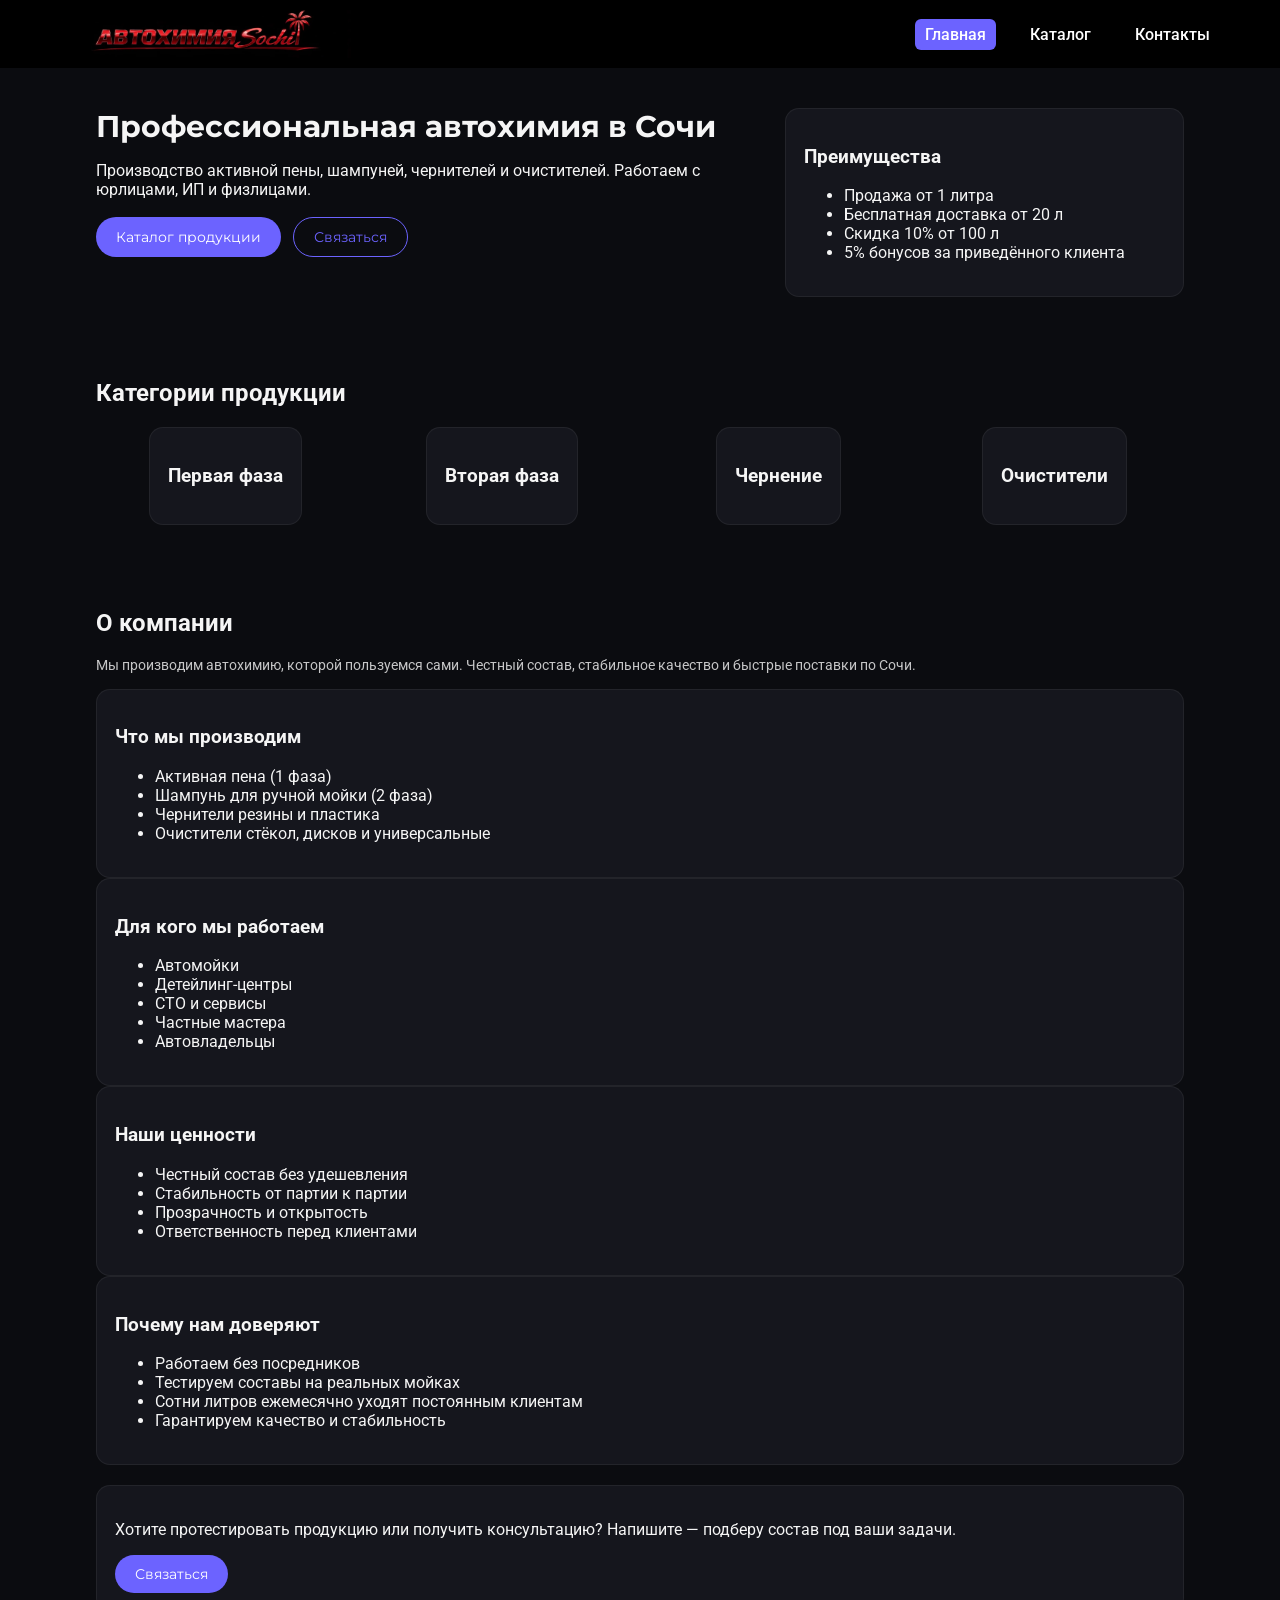
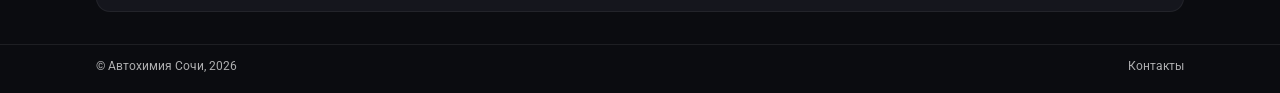
==== index.html @ 671f5a9d "Add files via upload" ====
<!DOCTYPE html>
<html lang="ru">
<head>
  <meta charset="UTF-8">
  <title>Автохимия Сочи — Главная</title>
  <link rel="icon" type="image/png" href="favicon.png">
  <meta name="viewport" content="width=device-width, initial-scale=1">
  <link rel="stylesheet" href="style.css">
</head>
<body>

<header class="site-header">
  <div class="container header-inner">
    <a href="index.html" class="brand">
      <img src="logo.png" alt="АВТОХИМИЯ SOCHI" class="site-logo">
    </a>
    <nav class="nav">
      <a href="index.html" class="active">Главная</a>
      <a href="catalog.html">Каталог</a>
      <a href="contacts.html">Контакты</a>
    </nav>
  </div>
</header>

<!-- HERO -->
<section class="hero">
  <div class="container hero-inner">

    <div class="hero-text">
      <h1>Профессиональная автохимия в Сочи</h1>
      <p>Производство активной пены, шампуней, чернителей и очистителей. Работаем с юрлицами, ИП и физлицами.</p>

      <div class="hero-buttons">
        <a href="catalog.html" class="btn-accent">Каталог продукции</a>
        <a href="contacts.html" class="btn-outline">Связаться</a>
      </div>
    </div>

    <div class="hero-card">
      <h3>Преимущества</h3>
      <ul class="mini-list">
        <li>Продажа от 1 литра</li>
        <li>Бесплатная доставка от 20 л</li>
        <li>Скидка 10% от 100 л</li>
        <li>5% бонусов за приведённого клиента</li>
      </ul>
    </div>

  </div>
</section>

<!-- КАТЕГОРИИ -->
<section class="section">
  <div class="container">
    <h2>Категории продукции</h2>

    <div class="cards-grid cards-grid-center">

      <a href="catalog.html#phase1" class="card card-hover card-center">
        <h3>Первая фаза</h3>
      </a>

      <a href="catalog.html#phase2" class="card card-hover card-center">
        <h3>Вторая фаза</h3>
      </a>

      <a href="catalog.html#black" class="card card-hover card-center">
        <h3>Чернение</h3>
      </a>

      <a href="catalog.html#cleaners" class="card card-hover card-center">
        <h3>Очистители</h3>
      </a>

    </div>
  </div>
</section>

<!-- О КОМПАНИИ -->
<section class="section">
  <div class="container">
    <h2>О компании</h2>
    <p class="section-sub">Мы производим автохимию, которой пользуемся сами. Честный состав, стабильное качество и быстрые поставки по Сочи.</p>

    <div class="about-grid about-grid-2x2">

      <div class="about-block">
        <h3>Что мы производим</h3>
        <ul class="mini-list">
          <li>Активная пена (1 фаза)</li>
          <li>Шампунь для ручной мойки (2 фаза)</li>
          <li>Чернители резины и пластика</li>
          <li>Очистители стёкол, дисков и универсальные</li>
        </ul>
      </div>

      <div class="about-block">
        <h3>Для кого мы работаем</h3>
        <ul class="mini-list">
          <li>Автомойки</li>
          <li>Детейлинг-центры</li>
          <li>СТО и сервисы</li>
          <li>Частные мастера</li>
          <li>Автовладельцы</li>
        </ul>
      </div>

      <div class="about-block">
        <h3>Наши ценности</h3>
        <ul class="mini-list">
          <li>Честный состав без удешевления</li>
          <li>Стабильность от партии к партии</li>
          <li>Прозрачность и открытость</li>
          <li>Ответственность перед клиентами</li>
        </ul>
      </div>

      <div class="about-block">
        <h3>Почему нам доверяют</h3>
        <ul class="mini-list">
          <li>Работаем без посредников</li>
          <li>Тестируем составы на реальных мойках</li>
          <li>Сотни литров ежемесячно уходят постоянным клиентам</li>
          <li>Гарантируем качество и стабильность</li>
        </ul>
      </div>

    </div>

    <div class="section-note">
      <p>Хотите протестировать продукцию или получить консультацию? Напишите — подберу состав под ваши задачи.</p>
      <a href="contacts.html" class="btn-accent">Связаться</a>
    </div>

  </div>
</section>

<footer class="site-footer">
  <div class="container footer-inner">
    <span>© Автохимия Сочи, 2026</span>
    <a href="contacts.html">Контакты</a>
  </div>
</footer>

</body>
</html>
---- style.css ----
@import url('https://fonts.googleapis.com/css2?family=Montserrat:wght@400;500;600&family=Roboto:wght@400;500&display=swap');

*,
*::before,
*::after {
  box-sizing: border-box;
}

body {
  margin: 0;
  font-family: 'Roboto', sans-serif;
  background: #0b0c10;
  color: #f5f5f5;
}

a {
  color: inherit;
  text-decoration: none;
  position: relative;
  z-index: 10;
  pointer-events: auto;
}

button {
  position: relative;
  z-index: 10;
  pointer-events: auto;
  border: none;
  cursor: pointer;
  background: none;
}

.container {
  width: 100%;
  max-width: 1120px;
  margin: 0 auto;
  padding: 0 16px;
}

/* SECTIONS */

.section {
  padding: 32px 0;
}

.section-sub {
  font-size: 14px;
  opacity: 0.8;
  margin-top: 4px;
  margin-bottom: 16px;
}

.section-sub.small {
  font-size: 12px;
  opacity: 0.7;
}

/* HEADER */

.site-header {
  background-color: #000;
  padding: 10px 0;
}

.header-inner {
  display: flex;
  justify-content: space-between;
  align-items: center;
  max-width: 1200px;
  margin: 0 auto;
  padding: 0 20px;
}

.site-logo {
  height: 48px;
  width: auto;
  display: block;
}

.nav a {
  color: #fff;
  text-decoration: none;
  margin-left: 20px;
  font-weight: 500;
  font-size: 16px;
  padding: 6px 10px;
  border-radius: 6px;
  transition: 0.25s;
}

.nav a:hover {
  background: rgba(255,255,255,0.08);
}

.nav a.active {
  background: #6C63FF;
  color: #ffffff;
}

/* HERO */

.hero {
  padding: 40px 0 30px;
}

.hero-inner {
  display: grid;
  grid-template-columns: 2fr 1.2fr;
  gap: 24px;
}

.hero-text h1 {
  font-family: 'Montserrat', sans-serif;
  font-size: 30px;
  margin: 0 0 12px;
}

.hero-buttons {
  margin-top: 18px;
  display: flex;
  gap: 12px;
}

.hero-card {
  padding: 18px;
  border-radius: 14px;
  background: #15161d;
  border: 1px solid rgba(255,255,255,0.06);
}

/* BUTTONS */

.btn-accent {
  background: #6C63FF;
  padding: 10px 20px;
  border-radius: 999px;
  font-family: 'Montserrat', sans-serif;
  font-size: 14px;
  color: #fff;
  transition: 0.25s;
  display: inline-flex;
  align-items: center;
  justify-content: center;
}

.btn-accent:hover {
  background: #5a52e6;
}

.btn-outline {
  border: 1px solid #6C63FF;
  padding: 10px 20px;
  border-radius: 999px;
  font-family: 'Montserrat', sans-serif;
  font-size: 14px;
  color: #6C63FF;
  transition: 0.25s;
  display: inline-flex;
  align-items: center;
  justify-content: center;
}

.btn-outline:hover {
  background: #6C63FF;
  color: #fff;
}

.btn-small {
  padding: 8px 16px;
  font-size: 13px;
}

/* GRID */

.cards-grid {
  display: grid;
  grid-template-columns: repeat(4, 1fr);
  gap: 18px;
  margin-top: 20px;
  justify-items: center;
}

.cards-grid-center {
  text-align: center;
}

/* CARD */

.card {
  padding: 18px;
  border-radius: 14px;
  background: #15161d;
  border: 1px solid rgba(255,255,255,0.06);
  transition: 0.25s;
}

.card:hover {
  transform: translateY(-4px);
  border-color: #6C63FF;
}

.card-center {
  display: flex;
  align-items: center;
  justify-content: center;
}

/* PRODUCT CARDS */

.product-card {
  padding: 18px;
  border-radius: 14px;
  background: #15161d;
  border: 1px solid rgba(255,255,255,0.06);
  transition: 0.25s;
  display: flex;
  flex-direction: column;
}

.product-card:hover {
  transform: translateY(-4px);
  border-color: #6C63FF;
}

.product-card img {
  width: 100%;
  height: 180px;
  object-fit: cover;
  border-radius: 12px;
  margin-bottom: 12px;
  background: #0b0c10;
  border: 1px solid rgba(255,255,255,0.08);
}

.product-card .btn-accent {
  width: 100%;
  margin-top: auto;
}

.price {
  font-weight: 600;
  color: #6C63FF;
}

/* CATALOG SECTIONS */

.catalog-section {
  margin-top: 40px;
}

.catalog-section h2 {
  font-family: 'Montserrat', sans-serif;
  font-size: 22px;
  margin-bottom: 12px;
}

/* ABOUT BLOCKS */

.about-block {
  padding: 18px;
  border-radius: 14px;
  background: #15161d;
  border: 1px solid rgba(255,255,255,0.06);
  transition: 0.25s;
}

.about-block:hover {
  transform: translateY(-4px);
  border-color: #6C63FF;
}

/* CONTACT PAGE */

.contact-layout {
  display: grid;
  grid-template-columns: 1.2fr 1fr;
  gap: 28px;
  margin-top: 20px;
}

.btn-contact {
  display: flex;
  justify-content: center;
  align-items: center;
  padding: 14px;
  border-radius: 12px;
  font-size: 16px;
  font-family: 'Montserrat', sans-serif;
  font-weight: 500;
  transition: 0.25s;
  border: 1px solid rgba(255,255,255,0.08);
}

.btn-contact:hover {
  transform: translateY(-3px);
  opacity: 0.95;
}

.btn-contact.phone { background: #ffffff; color: #0b0c10; }
.btn-contact.whatsapp { background: #25D366; color: #fff; }
.btn-contact.telegram { background: #229ED9; color: #fff; }
.btn-contact.max { background: #6C63FF; color: #fff; }

.section-note {
  margin-top: 20px;
  padding: 18px;
  border-radius: 14px;
  background: #15161d;
  border: 1px solid rgba(255,255,255,0.06);
}

.contact-form {
  padding: 18px;
  border-radius: 14px;
  background: #15161d;
  border: 1px solid rgba(255,255,255,0.06);
}

.contact-form input,
.contact-form textarea {
  width: 100%;
  margin-top: 4px;
  padding: 10px 12px;
  border-radius: 10px;
  border: 1px solid rgba(255,255,255,0.18);
  background: #0b0c10;
  color: #f5f5f5;
  font-family: 'Roboto', sans-serif;
  font-size: 14px;
  transition: 0.25s;
}

.contact-form input:focus,
.contact-form textarea:focus {
  border-color: #6C63FF;
}

.btn-row {
  display: flex;
  flex-wrap: wrap;
  gap: 8px;
  margin-top: 12px;
}

/* FOOTER */

.site-footer {
  border-top: 1px solid rgba(255,255,255,0.08);
  padding: 14px 0 20px;
  font-size: 12px;
  color: rgba(245,245,245,0.7);
}

.footer-inner {
  display: flex;
  justify-content: space-between;
  align-items: center;
}

/* CATALOG MENU — PREMIUM STYLE */
.catalog-menu {
  display: flex;
  justify-content: center; /* центрируем */
  gap: 16px;
  margin: 30px 0 40px;
  flex-wrap: wrap;
}

.catalog-menu a {
  padding: 12px 22px; /* кнопки крупнее */
  border-radius: 12px;
  background: #15161d;
  border: 1px solid rgba(255,255,255,0.18);
  font-family: 'Montserrat', sans-serif;
  font-size: 15px;
  font-weight: 500;
  color: #f5f5f5;
  transition: 0.25s;
}

.catalog-menu a:hover {
  background: #6C63FF;
  border-color: #6C63FF;
  color: #fff;
  transform: translateY(-2px);
}

.catalog-title {
  font-family: 'Montserrat', sans-serif;
  font-size: 14px;
  margin-left: 12px;
  opacity: 0.8;
}

/* MOBILE */

@media (max-width: 768px) {
  .hero-inner {
    grid-template-columns: 1fr;
  }

  .contact-layout {
    grid-template-columns: 1fr;
  }

  .cards-grid {
    grid-template-columns: 1fr;
  }

  .about-grid-2x2 {
    grid-template-columns: 1fr;
  }

  .nav a {
    font-size: 14px;
    margin-left: 10px;
  }
}
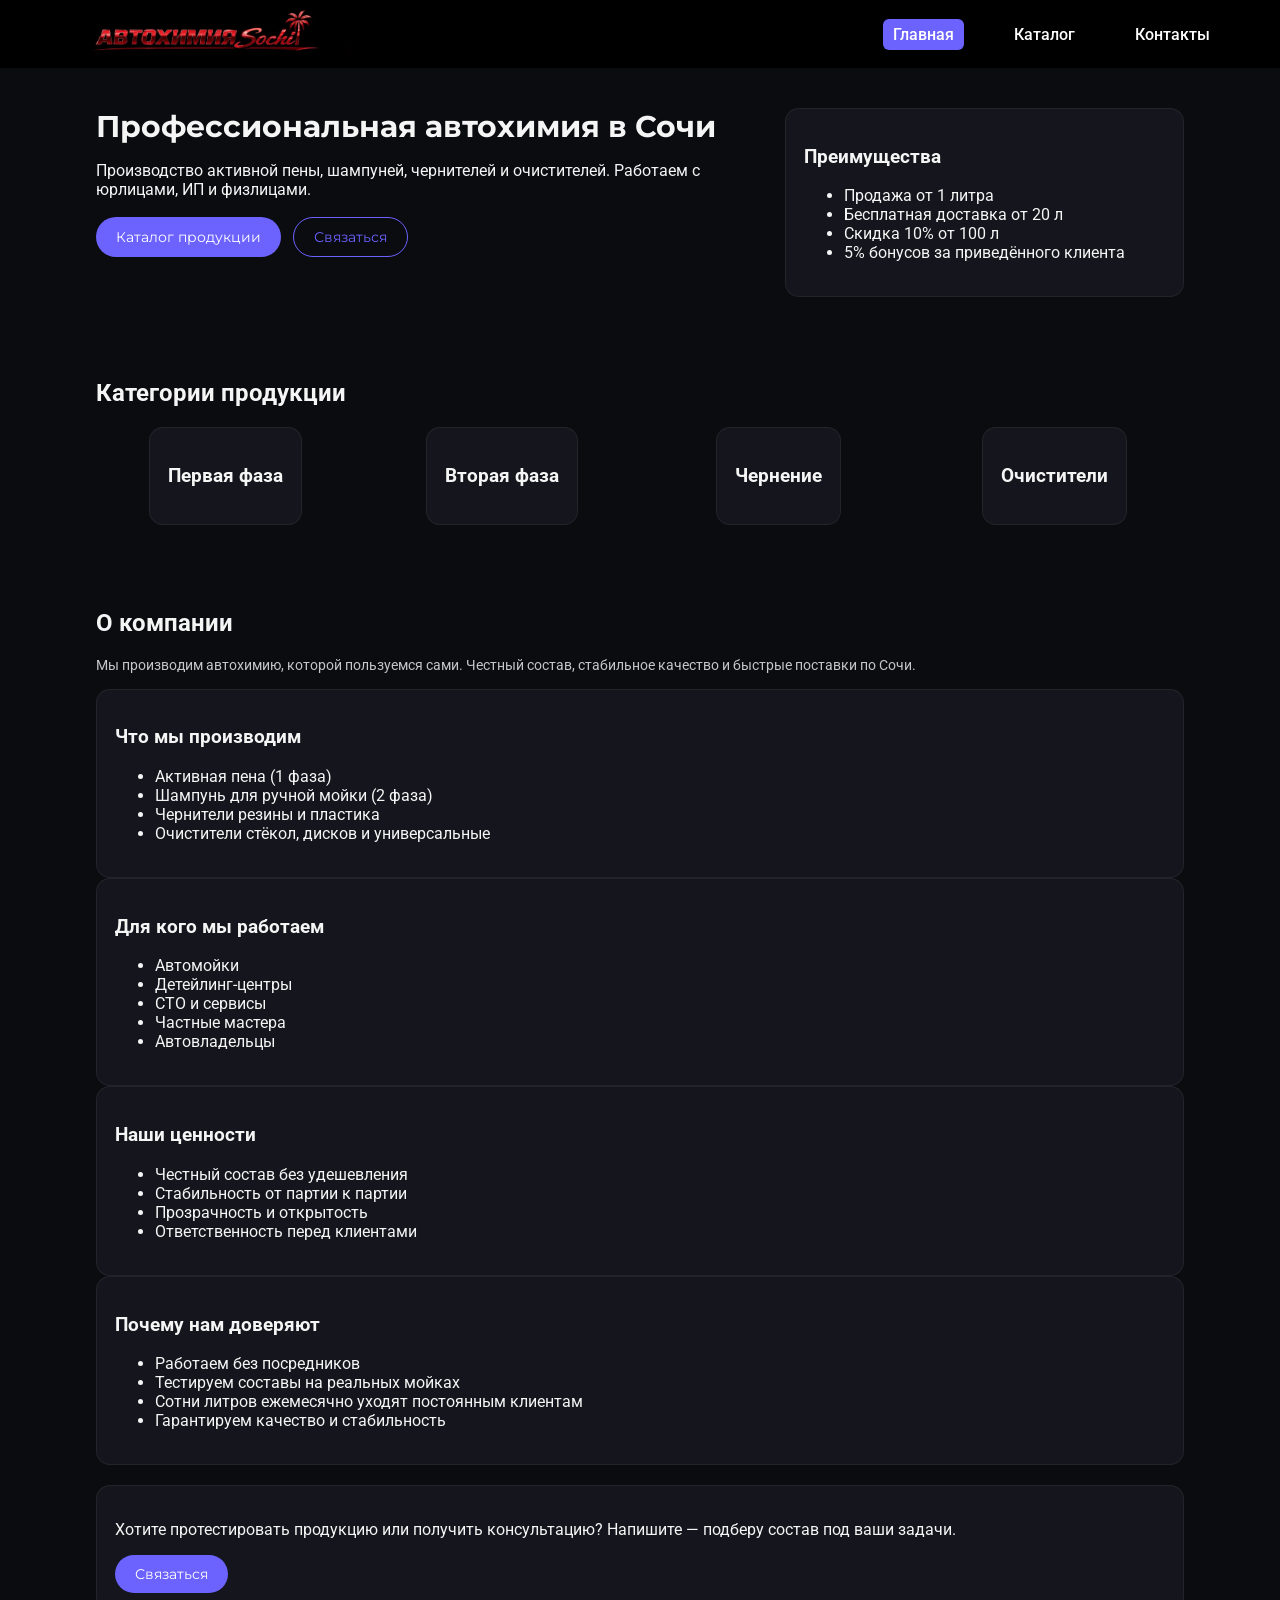
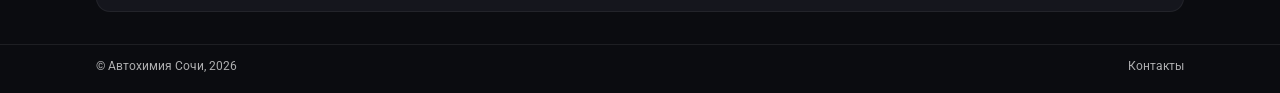
==== commit 634a22ab: "Add files via upload" ====
--- a/index.html
+++ b/index.html
@@ -4,6 +4,8 @@
   <meta charset="UTF-8">
   <title>Автохимия Сочи — Главная</title>
   <link rel="icon" type="image/png" href="favicon.png">
+  <link rel="icon" href="favicon.ico" type="image/x-icon">
+  <link rel="shortcut icon" href="favicon.ico" type="image/x-icon">
   <meta name="viewport" content="width=device-width, initial-scale=1">
   <link rel="stylesheet" href="style.css">
 </head>
@@ -11,14 +13,22 @@
 
 <header class="site-header">
   <div class="container header-inner">
+
+    <!-- ЛОГОТИП -->
     <a href="index.html" class="brand">
       <img src="logo.png" alt="АВТОХИМИЯ SOCHI" class="site-logo">
     </a>
-    <nav class="nav">
+
+    <!-- БУРГЕР-КНОПКА -->
+    <button class="burger" id="burgerBtn">☰</button>
+
+    <!-- МЕНЮ (ПК + МОБИЛЬНОЕ) -->
+    <nav class="nav" id="mobileMenu">
       <a href="index.html" class="active">Главная</a>
       <a href="catalog.html">Каталог</a>
       <a href="contacts.html">Контакты</a>
     </nav>
+
   </div>
 </header>
 
@@ -142,5 +152,14 @@
   </div>
 </footer>
 
+<script>
+  const burger = document.getElementById('burgerBtn');
+  const menu = document.getElementById('mobileMenu');
+
+  burger.addEventListener('click', () => {
+    menu.classList.toggle('active');
+  });
+</script>
+
 </body>
 </html>
--- a/style.css
+++ b/style.css
@@ -392,27 +392,56 @@
   opacity: 0.8;
 }
 
-/* MOBILE */
-
+/* БУРГЕР-КНОПКА */
+.burger {
+  display: none;
+  font-size: 32px;
+  color: #fff;
+  background: none;
+  border: none;
+  cursor: pointer;
+  padding: 4px 10px;
+  z-index: 1001;
+}
+
+/* МЕНЮ ПО УМОЛЧАНИЮ (ПК) */
+.nav {
+  display: flex;
+  gap: 20px;
+}
+
+/* МОБИЛЬНАЯ ВЕРСИЯ */
 @media (max-width: 768px) {
-  .hero-inner {
-    grid-template-columns: 1fr;
+
+  /* Показываем бургер */
+  .burger {
+    display: block;
   }
 
-  .contact-layout {
-    grid-template-columns: 1fr;
+  /* Прячем меню справа */
+  .nav {
+    position: fixed;
+    top: 0;
+    right: -100%;
+    width: 70%;
+    height: 100vh;
+    background: #15161d;
+    padding: 80px 20px;
+    display: flex;
+    flex-direction: column;
+    gap: 20px;
+    transition: 0.3s ease;
+    border-left: 1px solid rgba(255,255,255,0.1);
+    z-index: 1000;
   }
 
-  .cards-grid {
-    grid-template-columns: 1fr;
+  .nav a {
+    font-size: 20px;
+    padding: 12px 0;
   }
 
-  .about-grid-2x2 {
-    grid-template-columns: 1fr;
-  }
-
-  .nav a {
-    font-size: 14px;
-    margin-left: 10px;
+  /* Активное состояние — меню выезжает */
+  .nav.active {
+    right: 0;
   }
 }
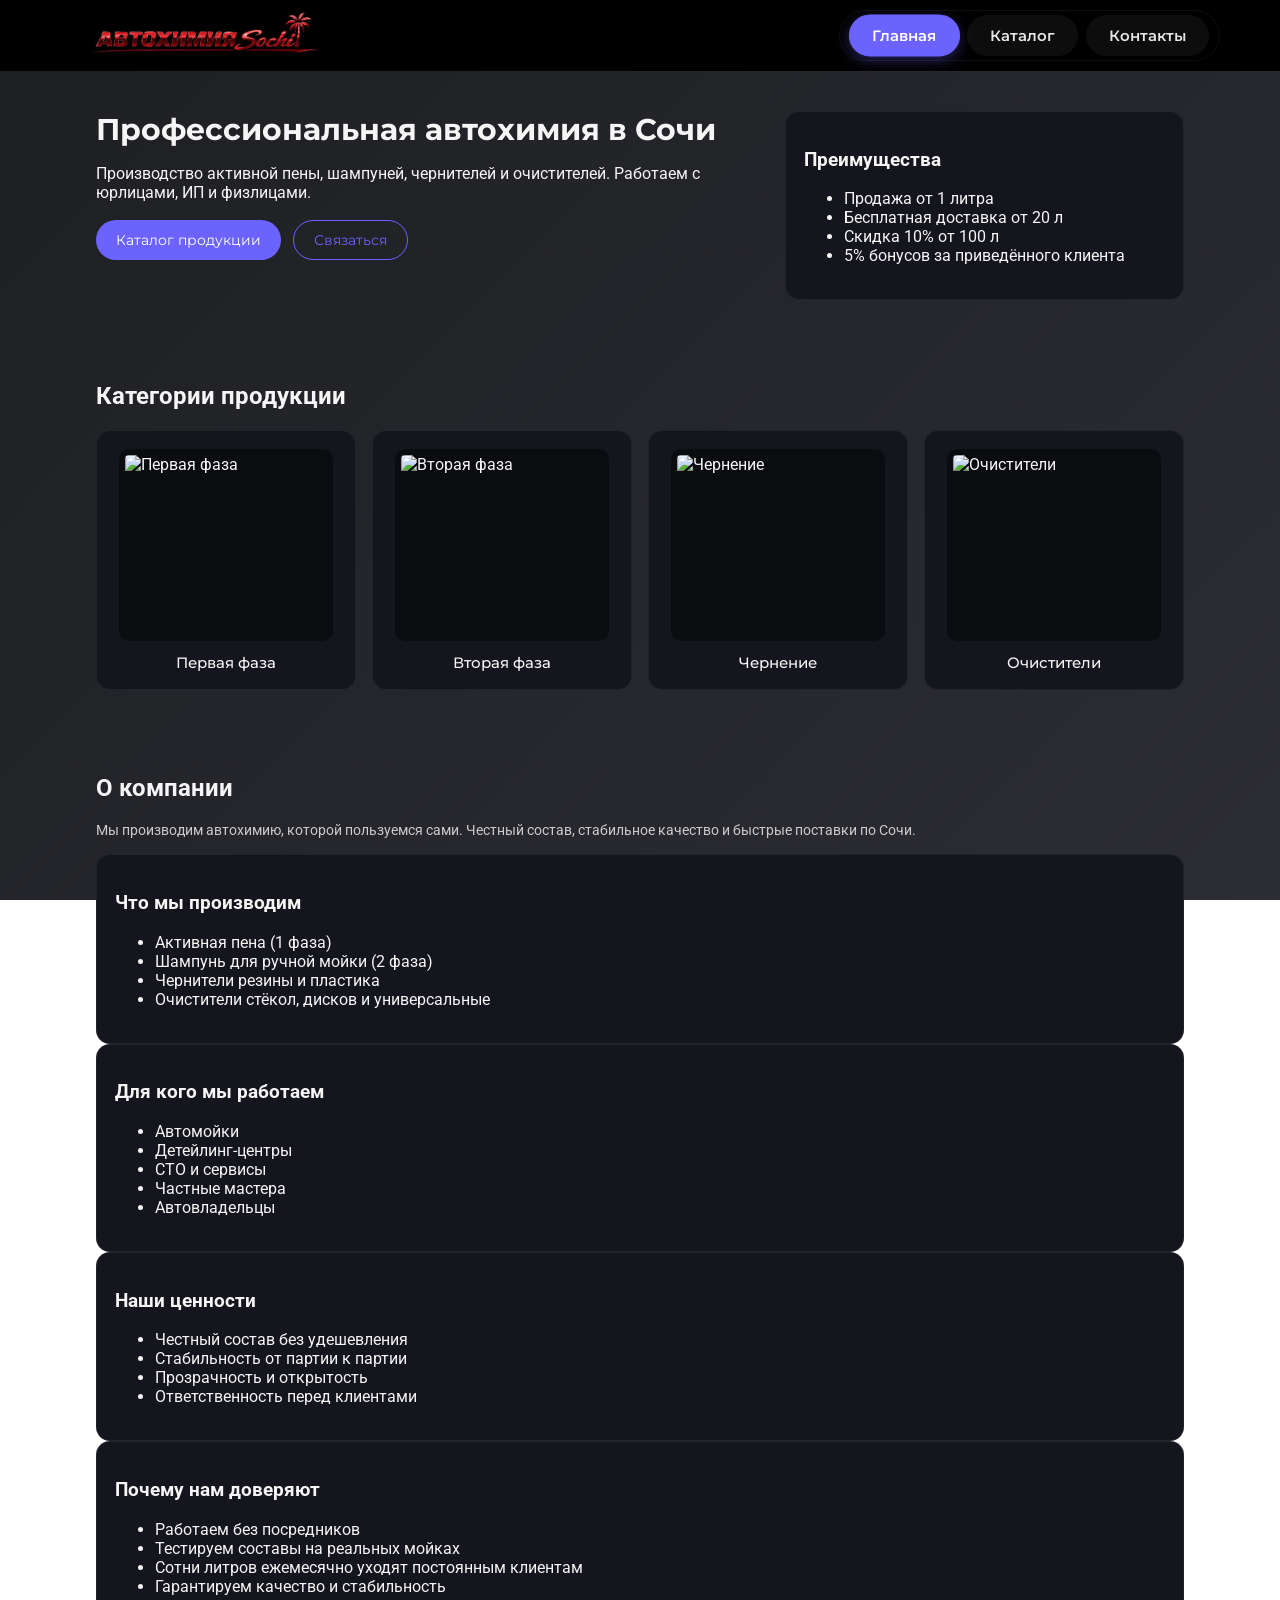
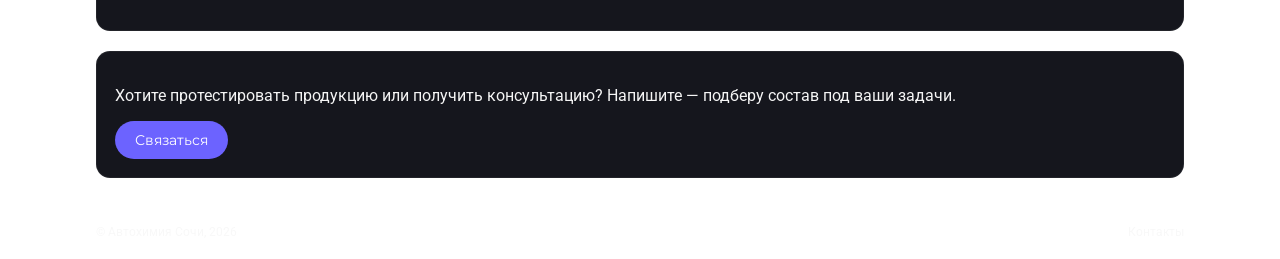
==== commit b46af7c0: "Add files via upload" ====
--- a/index.html
+++ b/index.html
@@ -13,22 +13,33 @@
 
 <header class="site-header">
   <div class="container header-inner">
-
-    <!-- ЛОГОТИП -->
     <a href="index.html" class="brand">
       <img src="logo.png" alt="АВТОХИМИЯ SOCHI" class="site-logo">
+      <span class="catalog-title" style="display:none;">каталог продукции</span>
     </a>
 
-    <!-- БУРГЕР-КНОПКА -->
-    <button class="burger" id="burgerBtn">☰</button>
-
-    <!-- МЕНЮ (ПК + МОБИЛЬНОЕ) -->
-    <nav class="nav" id="mobileMenu">
+    <!-- Кнопка бургера -->
+    <button class="burger-btn" aria-label="Меню">☰</button>
+
+    <!-- Выдвижное меню -->
+    <aside class="sidebar">
+      <button class="close-btn" aria-label="Закрыть">✕</button>
+      <nav>
+        <a href="index.html">Главная</a>
+        <a href="catalog.html">Каталог</a>
+        <a href="contacts.html">Контакты</a>
+      </nav>
+    </aside>
+
+    <!-- Фон размытия -->
+    <div class="backdrop"></div>
+
+    <!-- Десктопное меню (видно только на ПК) -->
+    <nav class="nav">
       <a href="index.html" class="active">Главная</a>
       <a href="catalog.html">Каталог</a>
       <a href="contacts.html">Контакты</a>
     </nav>
-
   </div>
 </header>
 
@@ -64,26 +75,30 @@
   <div class="container">
     <h2>Категории продукции</h2>
 
-    <div class="cards-grid cards-grid-center">
-
-      <a href="catalog.html#phase1" class="card card-hover card-center">
+    <div class="categories-grid">
+      <a href="catalog.html#phase1" class="category-card category-card-1">
+        <img src="icon/phase1.webp" alt="Первая фаза" class="category-img">
         <h3>Первая фаза</h3>
       </a>
 
-      <a href="catalog.html#phase2" class="card card-hover card-center">
+      <a href="catalog.html#phase2" class="category-card category-card-2">
+        <img src="icon/phase2.webp" alt="Вторая фаза" class="category-img">
         <h3>Вторая фаза</h3>
       </a>
 
-      <a href="catalog.html#black" class="card card-hover card-center">
+      <a href="catalog.html#black" class="category-card category-card-3">
+        <img src="icon/black.webp" alt="Чернение" class="category-img">
         <h3>Чернение</h3>
       </a>
 
-      <a href="catalog.html#cleaners" class="card card-hover card-center">
+      <a href="catalog.html#cleaners" class="category-card category-card-4">
+        <img src="icon/cleaners.webp" alt="Очистители" class="category-img">
         <h3>Очистители</h3>
       </a>
-
-    </div>
-  </div>
+    </div>
+  </div>
+</section>
+
 </section>
 
 <!-- О КОМПАНИИ -->
@@ -153,11 +168,41 @@
 </footer>
 
 <script>
-  const burger = document.getElementById('burgerBtn');
-  const menu = document.getElementById('mobileMenu');
-
-  burger.addEventListener('click', () => {
-    menu.classList.toggle('active');
+  const burgerBtn = document.querySelector('.burger-btn');
+  const sidebar = document.querySelector('.sidebar');
+  const closeBtn = document.querySelector('.close-btn');
+  const backdrop = document.querySelector('.backdrop');
+  const body = document.body;
+
+  // Показать меню
+  burgerBtn.addEventListener('click', (e) => {
+    e.stopPropagation(); // чтобы не перехватывался клик по body
+    sidebar.classList.add('open');
+    backdrop.classList.add('active');
+    body.classList.add('no-scroll');
+  });
+
+  // Закрыть меню (крестик)
+  closeBtn.addEventListener('click', () => {
+    sidebar.classList.remove('open');
+    backdrop.classList.remove('active');
+    body.classList.remove('no-scroll');
+  });
+
+  // Закрыть при клике на фон
+  backdrop.addEventListener('click', () => {
+    sidebar.classList.remove('open');
+    backdrop.classList.remove('active');
+    body.classList.remove('no-scroll');
+  });
+
+  // Закрыть при нажатии ESC
+  document.addEventListener('keydown', (e) => {
+    if (e.key === 'Escape' && sidebar.classList.contains('open')) {
+      sidebar.classList.remove('open');
+      backdrop.classList.remove('active');
+      body.classList.remove('no-scroll');
+    }
   });
 </script>
 
--- a/style.css
+++ b/style.css
@@ -9,7 +9,18 @@
 body {
   margin: 0;
   font-family: 'Roboto', sans-serif;
-  background: #0b0c10;
+  background: 
+    /* Градиент поверх изображения — сохраняет читаемость */
+    linear-gradient(135deg, rgba(11,12,16,0.92) 0%, rgba(15,16,23,0.88) 100%),
+    /* Паттерн: тонкая сетка с размытием */
+    url('[data-uri]'),
+    /* Главное изображение */
+    url('images/hero-bg.webp');
+  
+  background-size: cover, auto, cover;
+  background-position: center, center, center;
+  background-repeat: no-repeat, repeat, no-repeat;
+  background-attachment: fixed, scroll, fixed;
   color: #f5f5f5;
 }
 
@@ -77,24 +88,52 @@
   display: block;
 }
 
+/* === HEADER NAVIGATION — PREMIUM GLASS === */
+
+.nav {
+  display: flex;
+  gap: 8px;
+  padding: 4px 10px;
+  /* Убран фон — теперь только размытие, границы и тени у кнопок */
+  border-radius: 999px;
+  border: 1px solid rgba(255,255,255,0.06);
+  backdrop-filter: blur(8px);
+  -webkit-backdrop-filter: blur(8px);
+  /* Доп. прозрачность, чтобы не выделяться */
+  background: transparent; 
+}
+
 .nav a {
+  display: inline-flex;
+  align-items: center;
+  justify-content: center;
+  padding: 10px 22px;
+  border-radius: 999px;
+  font-family: 'Montserrat', sans-serif;
+  font-size: 15px;
+  font-weight: 600;
+  color: rgba(255,255,255,0.9);
+  text-decoration: none;
+  transition: all 0.3s cubic-bezier(0.4, 0, 0.2, 1);
+  background: rgba(255,255,255,0.05);
+  border: 1px solid transparent;
+  box-shadow: 0 2px 8px rgba(0,0,0,0.15);
+}
+
+.nav a:hover {
+  background: rgba(108, 99, 255, 0.15);
   color: #fff;
-  text-decoration: none;
-  margin-left: 20px;
-  font-weight: 500;
-  font-size: 16px;
-  padding: 6px 10px;
-  border-radius: 6px;
-  transition: 0.25s;
-}
-
-.nav a:hover {
-  background: rgba(255,255,255,0.08);
+  border-color: rgba(108, 99, 255, 0.3);
+  transform: translateY(-1px);
+  box-shadow: 0 4px 16px rgba(108, 99, 255, 0.2);
 }
 
 .nav a.active {
   background: #6C63FF;
-  color: #ffffff;
+  color: #fff;
+  border-color: #6C63FF;
+  box-shadow: 0 4px 14px rgba(108, 99, 255, 0.35);
+  transform: scale(1.02);
 }
 
 /* HERO */
@@ -357,91 +396,268 @@
   align-items: center;
 }
 
-/* CATALOG MENU — PREMIUM STYLE */
-.catalog-menu {
-  display: flex;
-  justify-content: center; /* центрируем */
+
+/* MOBILE */
+
+@media (max-width: 768px) {
+  .hero-inner {
+    grid-template-columns: 1fr;
+  }
+
+  .contact-layout {
+    grid-template-columns: 1fr;
+  }
+
+  .cards-grid {
+    grid-template-columns: 1fr;
+  }
+
+  .about-grid-2x2 {
+    grid-template-columns: 1fr;
+  }
+
+  .nav a {
+    font-size: 14px;
+    margin-left: 10px;
+  }
+}
+
+/* === MOBILE BURGER MENU === */
+
+/* Кнопка бургера */
+.burger-btn {
+  position: fixed;
+  top: 10px; /* отступ сверху, как у логотипа */
+  right: 16px;
+  z-index: 1000;
+  width: 44px;
+  height: 44px;
+  background: #0b0c10;
+  color: #fff;
+  border: 1px solid rgba(255,255,255,0.12);
+  border-radius: 8px;
+  display: flex;
+  align-items: center;
+  justify-content: center;
+  font-size: 24px;
+  cursor: pointer;
+  transition: all 0.2s ease;
+  box-shadow: 0 2px 8px rgba(0,0,0,0.4);
+}
+
+.burger-btn:hover {
+  background: #1c1d25;
+  border-color: #6C63FF;
+}
+
+.burger-btn.active {
+  background: #6C63FF;
+  color: white;
+}
+
+/* Выдвижное меню */
+.sidebar {
+  position: fixed;
+  top: 0;
+  right: -100%;
+  width: 280px;
+  height: 100%;
+  background: #0b0c10;
+  box-shadow: -6px 0 20px rgba(0,0,0,0.5);
+  z-index: 1001;
+  transition: right 0.35s cubic-bezier(0.4, 0, 0.2, 1);
+  display: flex;
+  flex-direction: column;
+  padding-top: 16px;
+  overflow-y: auto;
+}
+
+.sidebar.open {
+  right: 0;
+}
+
+/* Закрыть (крестик) внутри меню */
+.sidebar .close-btn {
+  align-self: flex-end;
+  margin: 10px 10px 14px;
+  font-size: 24px;
+  color: #f5f5f5;
+  background: rgba(255,255,255,0.06);
+  padding: 4px 10px;
+  border-radius: 6px;
+}
+
+.sidebar .close-btn:hover {
+  background: #6C63FF;
+}
+
+/* Меню внутри сайдбара */
+.sidebar nav {
+  padding: 16px;
+  display: flex;
+  flex-direction: column;
+  gap: 8px;
+}
+
+.sidebar nav a {
+  color: #f5f5f5;
+  text-decoration: none;
+  padding: 12px 14px;
+  font-size: 16px;
+  border-radius: 8px;
+  transition: 0.2s;
+}
+
+.sidebar nav a:hover {
+  background: rgba(108, 99, 255, 0.12); /* фиолетовый оттенок */
+}
+
+.sidebar nav a.active {
+  background: #6C63FF;
+  color: white;
+}
+
+/* Размытие фона при открытом меню */
+.backdrop {
+  position: fixed;
+  top: 0;
+  left: 0;
+  right: 0;
+  bottom: 0;
+  background: rgba(0,0,0,0.4);
+  backdrop-filter: blur(6px);
+  z-index: 1000;
+  opacity: 0;
+  pointer-events: none;
+  transition: opacity 0.3s ease;
+}
+
+.backdrop.active {
+  opacity: 1;
+  pointer-events: auto;
+}
+
+/* Перекрываем скролл на странице при открытом меню */
+body.no-scroll {
+  overflow: hidden;
+}
+
+/* Адаптив для мобильных */
+@media (max-width: 768px) {
+  .burger-btn {
+    display: flex;
+  }
+
+  .nav {
+    display: none; /* скрываем десктопное меню на мобильных */
+  }
+}
+
+@media (min-width: 769px) {
+  .burger-btn {
+    display: none; /* на ПК кнопка не нужна */
+  }
+}
+
+/* === CATEGORIES GRID (Карточки категорий на главной) === */
+
+.categories-grid {
+  display: grid;
+  grid-template-columns: repeat(2, 1fr); /* 2 колонки на мобильных */
   gap: 16px;
-  margin: 30px 0 40px;
-  flex-wrap: wrap;
-}
-
-.catalog-menu a {
-  padding: 12px 22px; /* кнопки крупнее */
-  border-radius: 12px;
+  margin-top: 20px;
+}
+
+@media (min-width: 768px) {
+  .categories-grid {
+    grid-template-columns: repeat(4, 1fr); /* 4 колонки на планшетах/ПК */
+  }
+}
+
+/* Карточка категории */
+.category-card {
+  display: flex;
+  flex-direction: column;
+  align-items: center;
+  justify-content: center;
+  padding: 16px;
+  border-radius: 14px;
   background: #15161d;
-  border: 1px solid rgba(255,255,255,0.18);
+  border: 1px solid rgba(255,255,255,0.06);
+  transition: 0.25s ease;
+  text-decoration: none;
+  aspect-ratio: 1 / 1; /* квадратные карточки */
+}
+
+.category-card:hover {
+  transform: translateY(-4px);
+  border-color: #6C63FF;
+  background: rgba(108, 99, 255, 0.05);
+}
+
+/* Изображение внутри карточки */
+.category-img {
+  width: 95%;
+  height: 85%;
+  object-fit: contain;
+  margin-bottom: 12px;
+  background: #0b0c10;
+  border-radius: 10px;
+  padding: 6px;
+  transition: 0.2s;
+}
+
+.category-card:hover .category-img {
+  transform: scale(1.05);
+}
+
+/* Заголовок категории */
+.category-card h3 {
   font-family: 'Montserrat', sans-serif;
   font-size: 15px;
   font-weight: 500;
+  margin: 0;
+  text-align: center;
   color: #f5f5f5;
-  transition: 0.25s;
+}
+
+/* === PREMIUM GLASS NAVIGATION (Apple-style) === */
+
+.catalog-menu {
+  display: flex;
+  justify-content: center;
+  gap: 12px;
+  margin: 40px 0 50px;
+}
+
+.catalog-menu a {
+  display: inline-flex;
+  align-items: center;
+  justify-content: center;
+  padding: 12px 24px;
+  border-radius: 999px;
+  font-family: 'Montserrat', sans-serif;
+  font-size: 15px;
+  font-weight: 600;
+  color: rgba(255,255,255,0.95);
+  text-decoration: none;
+  transition: all 0.3s cubic-bezier(0.4, 0, 0.2, 1);
+  background: rgba(255,255,255,0.06);
+  backdrop-filter: blur(10px);
+  -webkit-backdrop-filter: blur(10px);
+  border: 1px solid rgba(255,255,255,0.1);
+  box-shadow: 0 4px 20px rgba(0,0,0,0.2);
+  min-width: 110px;
 }
 
 .catalog-menu a:hover {
-  background: #6C63FF;
-  border-color: #6C63FF;
+  background: rgba(108, 99, 255, 0.2);
   color: #fff;
-  transform: translateY(-2px);
-}
-
-.catalog-title {
-  font-family: 'Montserrat', sans-serif;
-  font-size: 14px;
-  margin-left: 12px;
-  opacity: 0.8;
-}
-
-/* БУРГЕР-КНОПКА */
-.burger {
-  display: none;
-  font-size: 32px;
-  color: #fff;
-  background: none;
-  border: none;
-  cursor: pointer;
-  padding: 4px 10px;
-  z-index: 1001;
-}
-
-/* МЕНЮ ПО УМОЛЧАНИЮ (ПК) */
-.nav {
-  display: flex;
-  gap: 20px;
-}
-
-/* МОБИЛЬНАЯ ВЕРСИЯ */
-@media (max-width: 768px) {
-
-  /* Показываем бургер */
-  .burger {
-    display: block;
-  }
-
-  /* Прячем меню справа */
-  .nav {
-    position: fixed;
-    top: 0;
-    right: -100%;
-    width: 70%;
-    height: 100vh;
-    background: #15161d;
-    padding: 80px 20px;
-    display: flex;
-    flex-direction: column;
-    gap: 20px;
-    transition: 0.3s ease;
-    border-left: 1px solid rgba(255,255,255,0.1);
-    z-index: 1000;
-  }
-
-  .nav a {
-    font-size: 20px;
-    padding: 12px 0;
-  }
-
-  /* Активное состояние — меню выезжает */
-  .nav.active {
-    right: 0;
-  }
+  border-color: rgba(108, 99, 255, 0.4);
+  box-shadow: 0 6px 24px rgba(108, 99, 255, 0.25);
+}
+
+.catalog-menu a:active {
+  transform: translateY(0);
+  background: rgba(255,255,255,0.16);
 }
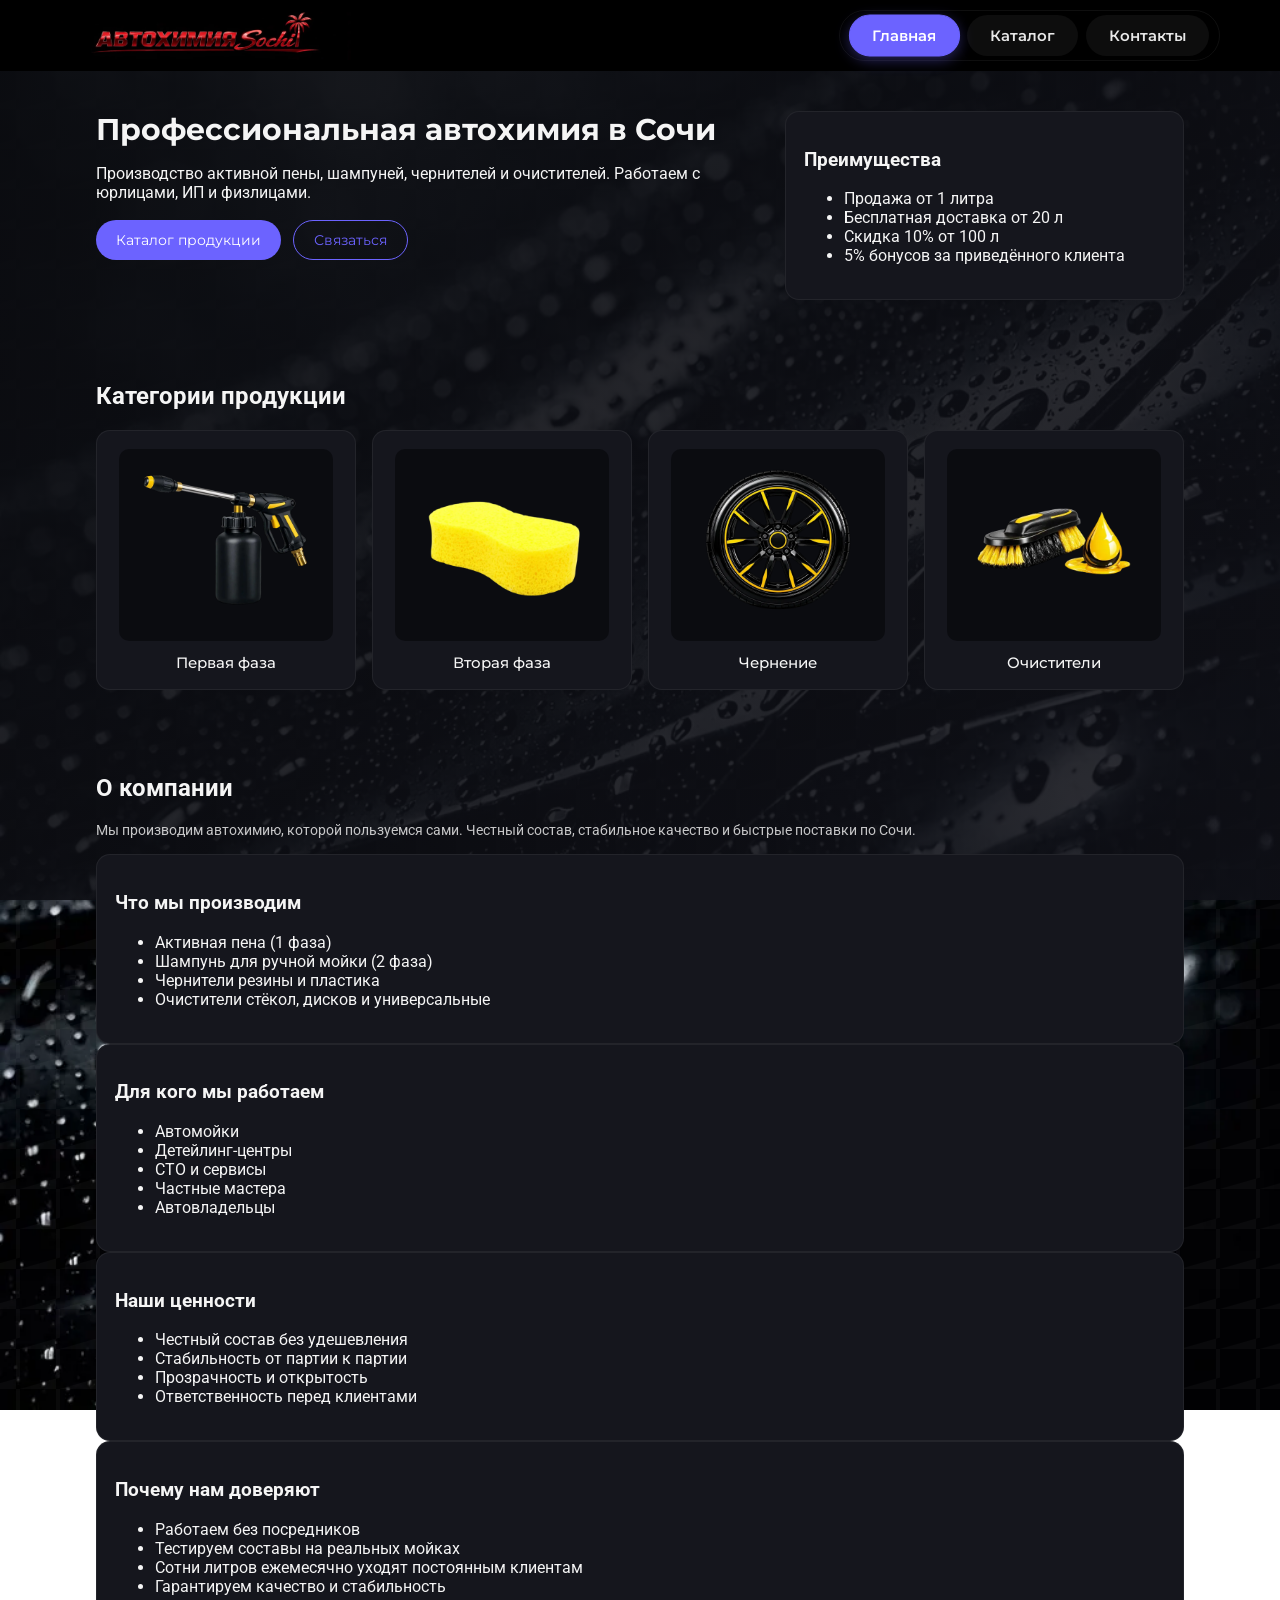
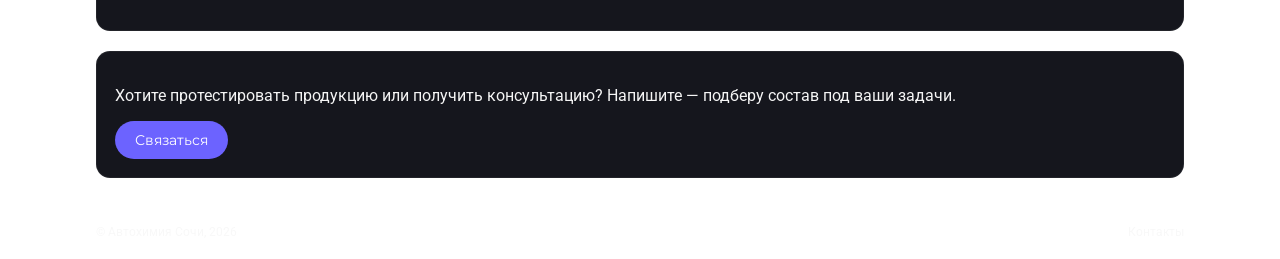
==== commit 52646644: "Add files via upload" ====
--- a/index.html
+++ b/index.html
@@ -6,6 +6,14 @@
   <link rel="icon" type="image/png" href="favicon.png">
   <link rel="icon" href="favicon.ico" type="image/x-icon">
   <link rel="shortcut icon" href="favicon.ico" type="image/x-icon">
+  <link rel="manifest" href="manifest.json">
+  <!-- iOS стартовый экран и иконки -->
+  <meta name="apple-mobile-web-app-capable" content="yes">
+  <meta name="apple-mobile-web-app-status-bar-style" content="black-translucent">
+  <meta name="apple-mobile-web-app-title" content="Автохимия">
+  <meta name="theme-color" content="#0b0c10">
+  <link rel="apple-touch-icon" href="icon/icon-180.png">
+  <link rel="apple-touch-startup-image" href="images/launch-screen.png">
   <meta name="viewport" content="width=device-width, initial-scale=1">
   <link rel="stylesheet" href="style.css">
 </head>
